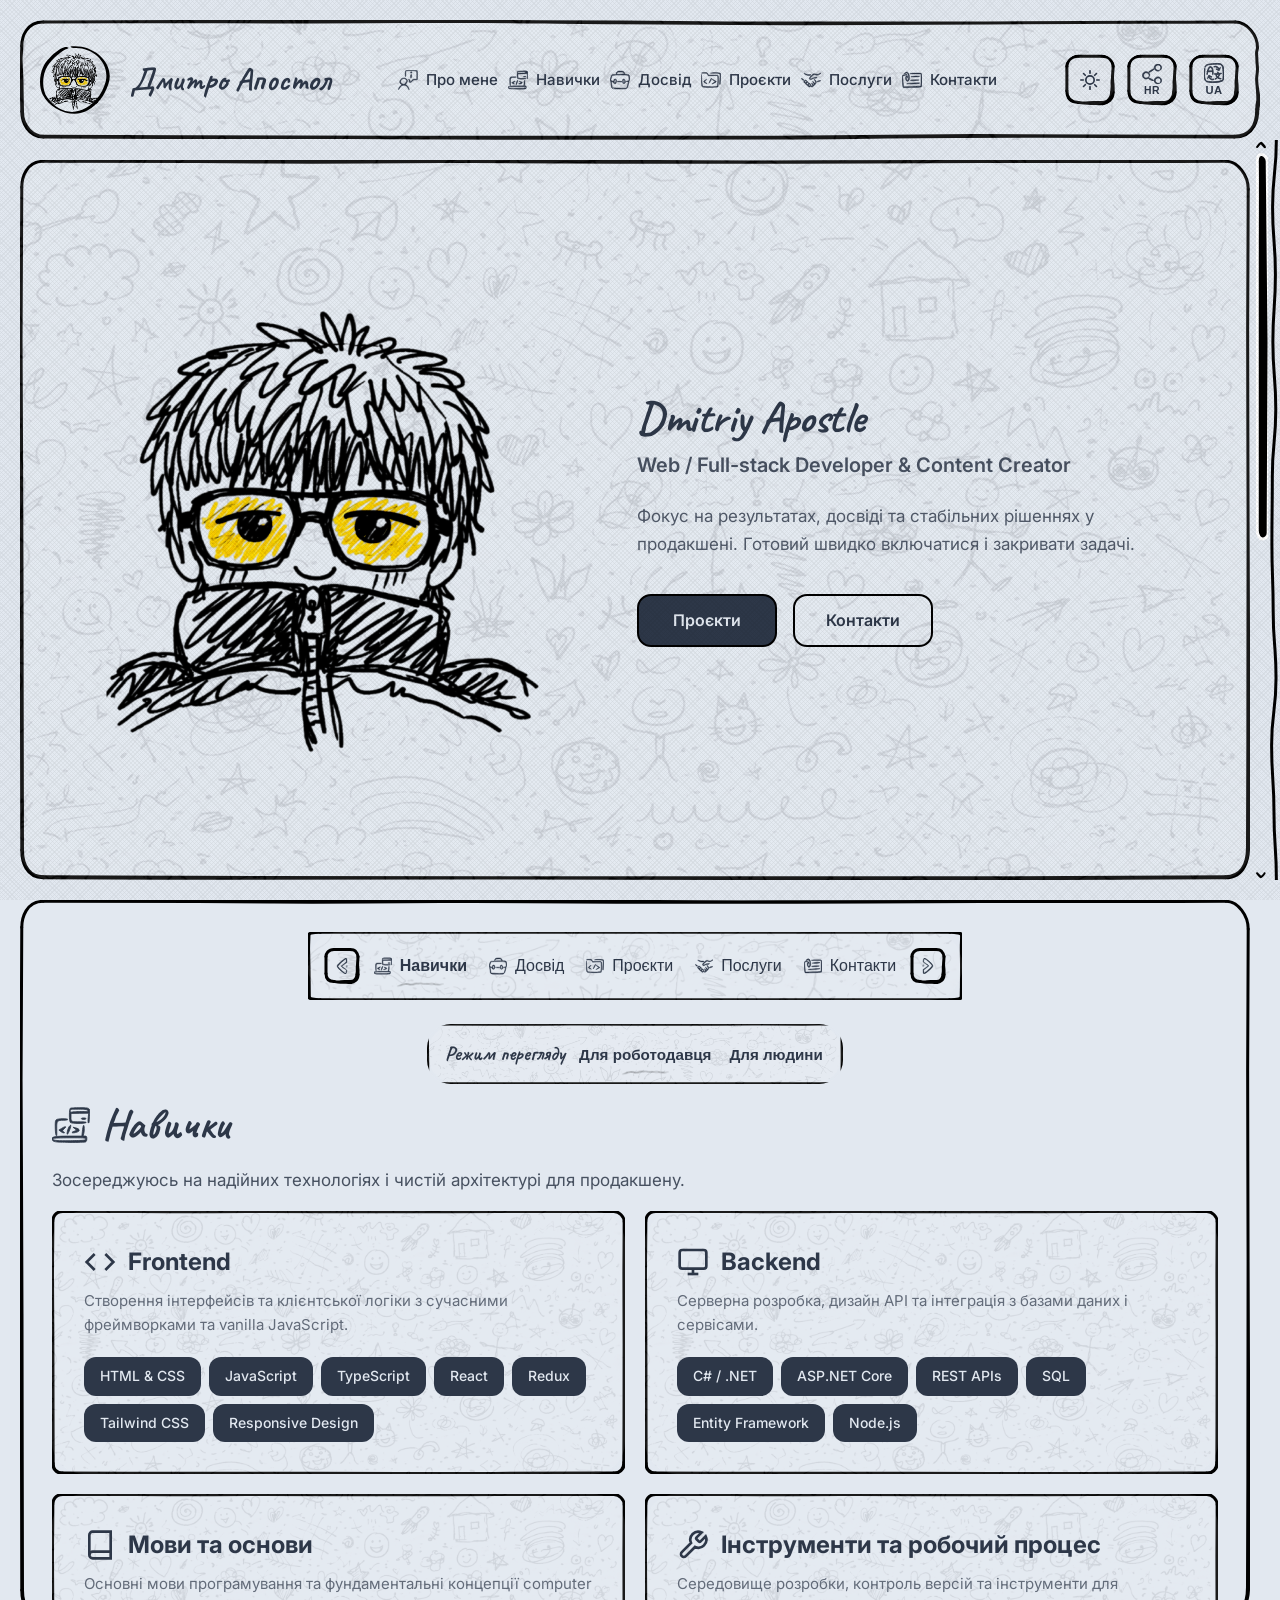
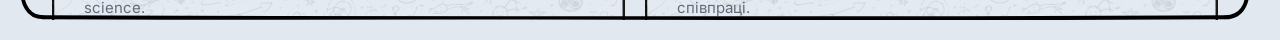
==== index.html @ b1c57c58 "header #1" ====
<!DOCTYPE html>
<html lang="uk">

<head>
  <meta charset="UTF-8">
  <meta name="viewport" content="width=device-width, initial-scale=1.0">

  <title>Dmitriy Apostle — Portfolio</title>

  <!-- Google Fonts -->
  <link rel="preconnect" href="https://fonts.googleapis.com">
  <link rel="preconnect" href="https://fonts.gstatic.com" crossorigin>
  <link
    href="https://fonts.googleapis.com/css2?family=Caveat:wght@400..700&family=Inter:ital,opsz,wght@0,14..32,100..900&display=swap"
    rel="stylesheet">

  <!-- CSS -->
  <link rel="stylesheet" href="css/style.css">
</head>

<body>

  <!-- ================= HEADER ================= -->
  <header class="header">
    <!-- HEADER CONTENT -->
    <div class="header-container">

      <div class="frame-base" data-svg="assets/svg/header-frame.svg"></div>
      <div class="header-content">
        <a class="brand" href="#main-header">
          <div class="brand-photo">
            <div class="avatar-frame" data-svg="assets/svg/avatar-frame.svg"></div>
            <img src="assets/img/avatarpng.png" alt="Avatar">
          </div>
          <div class="brand-name" data-brand-name>Dmitriy Apostle</div>
        </a>

        <nav class="nav">
          <div class="nav-panel">
            <div class="frame-base" data-svg="assets/svg/mainheader-frame.svg"></div>
            <a class="nav-brand" href="#main-header">
              <div class="nav-brand-photo">
                <div class="avatar-frame" data-svg="assets/svg/avatar-frame.svg"></div>
                <img src="assets/img/avatarpng.png" alt="Avatar">
              </div>
              <div class="nav-brand-name" data-brand-name>Dmitriy Apostle</div>
            </a>
            <a href="#about" class="nav-link">
              <span class="nav-link-icon" aria-hidden="true"
                data-svg="assets/svg/icon/messages-people-person.svg"></span>
              <span class="nav-link-text" data-i18n="about">About</span>
            </a>
            <a href="#skills" class="nav-link">
              <span class="nav-link-icon" aria-hidden="true"
                data-svg="assets/svg/icon/Programming-Code-Laptop-Browser-Streamline-Freehand.svg"></span>
              <span class="nav-link-text" data-i18n="skills">Skills</span>
            </a>
            <a href="#experience" class="nav-link">
              <span class="nav-link-icon" aria-hidden="true"
                data-svg="assets/svg/icon/Products-Briefcase-Streamline-Freehand.svg"></span>
              <span class="nav-link-text" data-i18n="experience">Experience</span>
            </a>
            <a href="#projects" class="nav-link">
              <span class="nav-link-icon" aria-hidden="true" data-svg="assets/svg/icon/folder-code-icon.svg"></span>
              <span class="nav-link-text" data-i18n="projects">Projects</span>
            </a>
            <a href="#services" class="nav-link">
              <span class="nav-link-icon" aria-hidden="true"
                data-svg="assets/svg/icon/Business-Deal-Hands-shake-Streamline-Freehand.svg"></span>
              <span class="nav-link-text" data-i18n="services">Services</span>
            </a>
            <a href="#contact" class="nav-link">
              <span class="nav-link-icon" aria-hidden="true"
                data-svg="assets/svg/icon/office-business-card--streamline-freehand.svg"></span>
              <span class="nav-link-text" data-i18n="contact">Contact</span>
            </a>

            <div class="nav-social">
              <a class="nav-social-link" href="https://www.instagram.com/apostll3" aria-label="Instagram"
                target="_blank" rel="noopener noreferrer">
                <span class="nav-social-icon" data-svg="assets/svg/icon/instagram.svg"></span>
              </a>
              <a class="nav-social-link" href="https://t.me/apostll3" aria-label="Telegram" target="_blank"
                rel="noopener noreferrer">
                <span class="nav-social-icon" data-svg="assets/svg/icon/telegram.svg"></span>
              </a>
              <a class="nav-social-link" href="https://www.tiktok.com/@apostll3" aria-label="TikTok" target="_blank"
                rel="noopener noreferrer">
                <span class="nav-social-icon" data-svg="assets/svg/icon/tiktok.svg"></span>
              </a>
              <a class="nav-social-link" href="https://discord.com/users/588639286576807976" aria-label="Discord"
                target="_blank" rel="noopener noreferrer">
                <span class="nav-social-icon" data-svg="assets/svg/icon/discord.svg"></span>
              </a>
              <a class="nav-social-link" href="https://www.youtube.com/@apostll3" aria-label="YouTube" target="_blank"
                rel="noopener noreferrer">
                <span class="nav-social-icon" data-svg="assets/svg/icon/youtube.svg"></span>
              </a>
      </div>
    </div>
        </nav>

        <!-- THEME & LANGUAGE CONTROLS -->
        <div class="controls">
          <button id="controls-toggle" class="controls-toggle" aria-label="Toggle controls" aria-haspopup="true"
            aria-expanded="false"
            aria-controls="controls-panel">
            <div class="frame-base control-frame" data-svg="assets/svg/32_frame.svg"></div>
            <span class="control-content">
              <span class="control-icon"
                data-svg="assets/svg/icon/settings-cog--Streamline-Freehand.svg"></span>
            </span>
          </button>
          <div id="controls-panel" class="controls-panel" aria-hidden="true">
            <div class="frame-base" data-svg="assets/svg/mainheader-frame.svg"></div>
            <div class="controls-panel-content">
              <button id="menu-toggle" class="menu-toggle" aria-label="Toggle menu" aria-expanded="false">
                <div class="frame-base control-frame" data-svg="assets/svg/32_frame.svg"></div>
                <span class="control-content">
                  <span class="control-icon"
                    data-svg="assets/svg/icon/menu-navigation-horizontal--Streamline-Freehand.svg"></span>
                </span>
              </button>
              <button id="theme-toggle" class="theme-toggle" aria-label="Toggle theme">
                <div class="frame-base control-frame" data-svg="assets/svg/32_frame.svg"></div>
                <span class="control-content">
                  <span class="control-icon" data-control="theme-icon"></span>
                </span>
              </button>
              <button id="view-toggle" class="view-toggle" aria-label="Toggle view mode" aria-pressed="false">
                <div class="frame-base control-frame" data-svg="assets/svg/32_frame.svg"></div>
                <span class="control-content">
                  <span class="control-icon" data-svg="assets/svg/icon/share-circles--Streamline-Freehand.svg"></span>
                  <span class="view-text" data-view-label>HR</span>
                </span>
              </button>
              <button id="lang-toggle" class="lang-toggle" aria-label="Toggle language">
                <div class="frame-base control-frame" data-svg="assets/svg/32_frame.svg"></div>
                <span class="control-content">
                  <span class="control-icon" data-svg="assets/svg/icon/translator.svg"></span>
                  <span class="lang-text" data-control="lang-text">UA</span>
                </span>
              </button>
            </div>
          </div>
    </div>
    </div>
  </div>
  </header>

  <!-- ================= MAIN ================= -->
  <main class="main">



    <section id="main-header" data-view="employer person">

      <div class="frame-base" data-svg="assets/svg/mainheader-frame.svg"></div>


      <div class="hero-content">
        <div class="hero-avatar">
          <img src="assets/img/avatarpng.png" alt="Dmitriy Apostle">
        </div>
        <div class="hero-text">
          <h1 class="hero-name">Dmitriy Apostle</h1>
          <p class="hero-title">Web / Full-stack Developer & Content Creator</p>
          <p class="hero-description" data-i18n="hero-description"
            data-view-text-employer="Фокус на результатах, досвіді та стабільних рішеннях у продакшені. Готовий швидко включатися і закривати задачі."
            data-view-text-person="Люблю поєднувати код і сенс, робити речі чесно та з повагою до людей і процесу.">
            Поєдную код, дизайн і розуміння людей у рішення, що реально працюють.
            Вірю в чесність підходу, здорові межі та баланс між технікою та сенсом.
          </p>
          <div class="hero-buttons">
            <a href="#projects" class="btn btn-primary" data-i18n="projects">Проєкти</a>
            <a href="#contact" class="btn btn-secondary" data-i18n="contact">Контакт</a>
          </div>
        </div>
      </div>
    </section>

    <div id="scene-window" class="scene-window">
      <div class="frame-base" data-svg="assets/svg/mainheader-frame.svg"></div>
      <div class="scene-window-content">
        <div class="scene-controls" data-scene-controls>
          <div class="frame-base" data-svg="assets/svg/mainheader-frame.svg"></div>
          <div class="scene-controls-content">
            <button class="scene-nav scene-prev" type="button" data-scene-prev aria-label="Previous section">
              <div class="frame-base scene-nav-frame" data-svg="assets/svg/32_frame.svg"></div>
              <span class="scene-nav-icon" data-svg="assets/svg/icon/section-arrow.svg" aria-hidden="true"></span>
            </button>
            <div class="scene-tabs" role="tablist" aria-label="Scenes"></div>
            <button class="scene-nav scene-next" type="button" data-scene-next aria-label="Next section">
              <div class="frame-base scene-nav-frame" data-svg="assets/svg/32_frame.svg"></div>
              <span class="scene-nav-icon" data-svg="assets/svg/icon/section-arrow.svg" aria-hidden="true"></span>
            </button>
          </div>
        </div>
        <section id="view-mode" class="view-mode" data-view="employer person">
          <div class="view-mode-container">
            <div class="frame-base" data-svg="assets/svg/mainheader-frame.svg"></div>
            <div class="view-mode-content">
              <div class="view-mode-label">Режим перегляду</div>
              <div class="view-mode-tabs" role="tablist" aria-label="Режим перегляду">
                <button class="view-mode-tab is-active" type="button" data-view-mode="employer" role="tab"
                  aria-selected="true">
                  Для роботодавця
                </button>
                <button class="view-mode-tab" type="button" data-view-mode="person" role="tab" aria-selected="false">
                  Для людини
                </button>
              </div>
            </div>
          </div>
        </section>

        <div class="scene-container">
          <section id="about" class="scene scene-active" data-view="person">
            <div class="about-container">
              <h2 class="section-title">
                <span class="section-title-icon" data-svg="assets/svg/icon/messages-people-person.svg"></span>
                <span class="section-title-text" data-i18n="aboutTitle">Про мене</span>

                <button class="section-toggle" type="button" aria-expanded="true" aria-controls="about-content">
                  <div class="frame-base section-toggle-frame" data-svg="assets/svg/32_frame.svg"></div>
                  <span class="section-toggle-icon" data-svg="assets/svg/icon/section-arrow.svg"
                    aria-hidden="true"></span>
                </button>
              </h2>
              <div class="section-content" id="about-content">

                <!-- Intro block з аватаром -->
                <div class="about-intro">
                  <div class="frame-base" data-svg="assets/svg/mainheader-frame.svg"></div>
                  <div class="about-intro-avatar">
                    <img src="assets/img/avatarpng.png" alt="Dmitriy Apostle">
                    <div class="avatar-frame" data-svg="assets/svg/avatar-frame.svg"></div>
                  </div>
                  <div class="about-intro-content">
                    <p class="about-intro-text" data-i18n="about-intro"
                      data-view-text-employer="Full-stack розробник, який бере відповідальність за результат і структурує роботу під бізнес-цілі."
                      data-view-text-person="Я люблю будувати зручні продукти й ціную людяний підхід у роботі.">
              Я full-stack веб-розробник з комерційним досвідом роботи як у командному, так і в проєктному середовищі.
                    </p>
                    <p class="about-intro-subtext" data-i18n="about-intro-subtext"
                      data-view-text-employer="Працюю системно, документую рішення, беру власність за якість і терміни."
                      data-view-text-person="Для мене важливі чесність, спокійна комунікація та сенс у задачах.">
              Я працюю системно, беру на себе відповідальність за результати та зосереджуюся на стабільних рішеннях.
                    </p>
                    <div class="about-intro-stats">
                      <div class="stat-item">
                        <span class="stat-icon"
                          data-svg="assets/svg/icon/Products-Briefcase-Streamline-Freehand.svg"></span>
                        <span class="stat-number">3+</span>
                <span class="stat-label" data-i18n="stat-years">роки досвіду</span>
                      </div>
                      <div class="stat-item">
                        <span class="stat-icon" data-svg="assets/svg/icon/folder-code-icon.svg"></span>
                        <span class="stat-number">15+</span>
                <span class="stat-label" data-i18n="stat-projects">проєктів</span>
                      </div>
                      <div class="stat-item">
                        <span class="stat-icon"
                          data-svg="assets/svg/icon/office-business-card--streamline-freehand.svg"></span>
                        <span class="stat-number">100%</span>
                <span class="stat-label" data-i18n="stat-remote">віддалено</span>
                      </div>
                    </div>
                  </div>
                </div>
                <div class="about-grid">
                  <!-- Блок 2: Шлях і досвід -->
                  <div class="about-card about-journey">
                    <div class="frame-base" data-svg="assets/svg/mainheader-frame.svg"></div>
                    <div class="about-card-icon">
                      <svg width="32" height="32" viewBox="0 0 24 24" fill="none" stroke="currentColor"
                        stroke-width="2">
                        <polyline points="22 12 18 12 15 21 9 3 6 12 2 12"></polyline>
                      </svg>
                    </div>
                    <h3 data-i18n="about-journey-title">Шлях</h3>
                    <p data-i18n="about-journey-text">
                      Мій професійний шлях почався з позиції junior frontend-розробника, де я працював з React та
                      TypeScript у
                      команді та взаємодіяв з backend-сервісами на .NET. Згодом я перейшов до проєктної роботи, беручи
                      участь у
                      різноманітних клієнтських та внутрішніх проєктах з різними вимогами, дедлайнами та рівнем
                      визначеності.
                    </p>
                  </div>

                  <!-- Блок 3: Як працюю -->
                  <div class="about-card about-approach">
                    <div class="frame-base" data-svg="assets/svg/mainheader-frame.svg"></div>
                    <div class="about-card-icon">
                      <svg width="32" height="32" viewBox="0 0 24 24" fill="none" stroke="currentColor"
                        stroke-width="2">
                        <polyline points="16 18 22 12 16 6"></polyline>
                        <polyline points="8 6 2 12 8 18"></polyline>
                      </svg>
                    </div>
                    <h3 data-i18n="about-approach-title">Підхід</h3>
                    <p data-i18n="about-approach-text">
                      Я можу самостійно створювати веб-застосунки та інтерфейси, брати відповідальність за інтеграцію
                      frontend і
                      backend та ефективно працювати навіть у ситуаціях, коли вимоги формуються в процесі розробки.
                      Ціную чисту
                      архітектуру, читабельний код і рішення, які залишаються зрозумілими та підтримуваними з часом.
                    </p>
                  </div>

                  <!-- Блок 4: Людський фактор -->
                  <div class="about-card about-communication">
                    <div class="frame-base" data-svg="assets/svg/mainheader-frame.svg"></div>
                    <div class="about-card-icon">
                      <svg width="32" height="32" viewBox="0 0 24 24" fill="none" stroke="currentColor"
                        stroke-width="2">
                        <path d="M17 21v-2a4 4 0 0 0-4-4H5a4 4 0 0 0-4 4v2"></path>
                        <circle cx="9" cy="7" r="4"></circle>
                        <path d="M23 21v-2a4 4 0 0 0-3-3.87"></path>
                        <path d="M16 3.13a4 4 0 0 1 0 7.75"></path>
                      </svg>
                    </div>
                    <h3 data-i18n="about-communication-title">Комунікація</h3>
                    <p data-i18n="about-communication-text">
                      Окрім технічної роботи, маю досвід координації задач, комунікації зі стейкхолдерами та участі у
                      прийнятті
                      продуктових рішень. Підходжу до розробки спокійно та відповідально, з фокусом на стабільний і
                      практичний
                      результат, а не на гонитву за трендами.
                    </p>
                  </div>
                </div>
              </div>


            </div>


          </section>

        <!-- Додай цю секцію після #about і перед #skills -->

        <section id="values" class="scene" data-view="person">
          <div class="values-container">
            <h2 class="section-title">
              <span class="section-title-icon" data-svg="assets/svg/icon/settings-cog--Streamline-Freehand.svg"></span>
              <span class="section-title-text" data-i18n="valuesTitle">Цінності</span>

              <button class="section-toggle" type="button" aria-expanded="true" aria-controls="values-content">
                <div class="frame-base section-toggle-frame" data-svg="assets/svg/32_frame.svg"></div>
                <span class="section-toggle-icon" data-svg="assets/svg/icon/section-arrow.svg"
                  aria-hidden="true"></span>
              </button>
            </h2>
            <div class="section-content" id="values-content">

              <div class="values-grid">
                <!-- Value 1: Чесність -->
                <div class="value-card">
                  <div class="frame-base" data-svg="assets/svg/mainheader-frame.svg"></div>
                  <div class="value-icon">
                    <svg width="32" height="32" viewBox="0 0 24 24" fill="none" stroke="currentColor" stroke-width="2">
                      <path d="M12 2L2 7l10 5 10-5-10-5z"></path>
                      <path d="M2 17l10 5 10-5M2 12l10 5 10-5"></path>
                    </svg>
                  </div>
                  <h3 data-i18n="value-honesty-title">Чесність</h3>
                  <p data-i18n="value-honesty-text">
                    Прозорість у комунікації, реалістичні оцінки термінів, відкритість щодо складності та обмежень.
                    Краще сказати "не знаю" і розібратися, ніж імітувати впевненість.
                  </p>
                </div>

                <!-- Value 2: Відповідальність -->
                <div class="value-card">
                  <div class="frame-base" data-svg="assets/svg/mainheader-frame.svg"></div>
                  <div class="value-icon">
                    <svg width="32" height="32" viewBox="0 0 24 24" fill="none" stroke="currentColor" stroke-width="2">
                      <polyline points="9 11 12 14 22 4"></polyline>
                      <path d="M21 12v7a2 2 0 0 1-2 2H5a2 2 0 0 1-2-2V5a2 2 0 0 1 2-2h11"></path>
                    </svg>
                  </div>
                  <h3 data-i18n="value-responsibility-title">Відповідальність</h3>
                  <p data-i18n="value-responsibility-text">
                    Беру на себе результат, а не лише процес. Якщо щось не працює — шукаю рішення, а не причини.
                    Завершую те, що починаю.
                  </p>
                </div>

                <!-- Value 3: Межі -->
                <div class="value-card">
                  <div class="frame-base" data-svg="assets/svg/mainheader-frame.svg"></div>
                  <div class="value-icon">
                    <svg width="32" height="32" viewBox="0 0 24 24" fill="none" stroke="currentColor" stroke-width="2">
                      <circle cx="12" cy="12" r="10"></circle>
                      <line x1="12" y1="8" x2="12" y2="12"></line>
                      <line x1="12" y1="16" x2="12.01" y2="16"></line>
                    </svg>
                  </div>
                  <h3 data-i18n="value-boundaries-title">Здорові межі</h3>
                  <p data-i18n="value-boundaries-text">
                    Вмію сказати "ні", коли це потрібно. Не беру на себе те, що не зможу якісно виконати. Поважаю свій
                    час і час інших.
                  </p>
                </div>

                <!-- Value 4: Баланс -->
                <div class="value-card">
                  <div class="frame-base" data-svg="assets/svg/mainheader-frame.svg"></div>
                  <div class="value-icon">
                    <svg width="32" height="32" viewBox="0 0 24 24" fill="none" stroke="currentColor" stroke-width="2">
                      <line x1="12" y1="2" x2="12" y2="22"></line>
                      <path d="M17 5H9.5a3.5 3.5 0 0 0 0 7h5a3.5 3.5 0 0 1 0 7H6"></path>
                    </svg>
                  </div>
                  <h3 data-i18n="value-balance-title">Баланс</h3>
                  <p data-i18n="value-balance-text">
                    Не вірю в крайнощі — ані в "тільки технічність", ані в "креатив без структури". Шукаю те, що працює
                    стабільно і має сенс.
                  </p>
                </div>

                <!-- Value 5: Зміст -->
                <div class="value-card">
                  <div class="frame-base" data-svg="assets/svg/mainheader-frame.svg"></div>
                  <div class="value-icon">
                    <svg width="32" height="32" viewBox="0 0 24 24" fill="none" stroke="currentColor" stroke-width="2">
                      <path d="M14 2H6a2 2 0 0 0-2 2v16a2 2 0 0 0 2 2h12a2 2 0 0 0 2-2V8z"></path>
                      <polyline points="14 2 14 8 20 8"></polyline>
                      <line x1="16" y1="13" x2="8" y2="13"></line>
                      <line x1="16" y1="17" x2="8" y2="17"></line>
                      <polyline points="10 9 9 9 8 9"></polyline>
                    </svg>
                  </div>
                  <h3 data-i18n="value-meaning-title">Зміст</h3>
                  <p data-i18n="value-meaning-text">
                    Важливо не лише "що" робити, але й "навіщо". Ціную проєкти, де бачу логіку, користь і можливість
                    зростання.
                  </p>
                </div>

                <!-- Value 6: Розвиток -->
                <div class="value-card">
                  <div class="frame-base" data-svg="assets/svg/mainheader-frame.svg"></div>
                  <div class="value-icon">
                    <svg width="32" height="32" viewBox="0 0 24 24" fill="none" stroke="currentColor" stroke-width="2">
                      <line x1="12" y1="20" x2="12" y2="10"></line>
                      <line x1="18" y1="20" x2="18" y2="4"></line>
                      <line x1="6" y1="20" x2="6" y2="16"></line>
                    </svg>
                  </div>
                  <h3 data-i18n="value-growth-title">Розвиток</h3>
                  <p data-i18n="value-growth-text">
                    Постійно вчуся, але без гонитви за трендами. Фокусуюсь на тому, що реально використовую і що робить
                    мене кращим у тому, чим займаюся.
                  </p>
                </div>
              </div>

            </div>
          </div>
        </section>
        <section id="skills" class="scene" data-view="employer person">
          <div class="skills-container">
            <h2 class="section-title">
              <span class="section-title-icon"
                data-svg="assets/svg/icon/Programming-Code-Laptop-Browser-Streamline-Freehand.svg"></span>
              <span class="section-title-text" data-i18n="skillsTitle">Skills</span>

              <button class="section-toggle" type="button" aria-expanded="true" aria-controls="skills-content">
                <div class="frame-base section-toggle-frame" data-svg="assets/svg/32_frame.svg"></div>
                <span class="section-toggle-icon" data-svg="assets/svg/icon/section-arrow.svg"
                  aria-hidden="true"></span>
              </button>
            </h2>
            <div class="section-content" id="skills-content">

              <p class="skills-intro" data-i18n="skills-intro"
                data-view-text-employer="Зосереджуюсь на надійних технологіях і чистій архітектурі для продакшену."
                data-view-text-person="Мені цікаво вчитися, але без гонитви — ціную баланс і стійкість.">
                I work across the full stack with a focus on frontend development. My approach prioritizes maintainable
                code, clear architecture, and solutions that remain stable over time. I use what works reliably in
                production environments.
              </p>

              <div class="skills-grid">

                <!-- Frontend -->
                <div class="skill-category" data-view="employer">
                  <div class="frame-base" data-svg="assets/svg/mainheader-frame.svg"></div>
                  <div class="skill-category-header">
                    <h3 class="skill-category-title">
                      <span class="skill-category-icon">
                        <svg viewBox="0 0 24 24" fill="none" stroke-width="2">
                          <polyline points="16 18 22 12 16 6"></polyline>
                          <polyline points="8 6 2 12 8 18"></polyline>
                        </svg>
                      </span>
                      <span data-i18n="skill-frontend-title">Frontend</span>
                    </h3>
                    <p class="skill-category-description" data-i18n="skill-frontend-desc">
                      Building user interfaces and client-side logic with modern frameworks and vanilla JavaScript.
                    </p>
                  </div>
                  <div class="skill-list">
                    <span class="skill-tag">HTML & CSS</span>
                    <span class="skill-tag">JavaScript</span>
                    <span class="skill-tag">TypeScript</span>
                    <span class="skill-tag">React</span>
                    <span class="skill-tag">Redux</span>
                    <span class="skill-tag">Tailwind CSS</span>
                    <span class="skill-tag">Responsive Design</span>
                  </div>
                </div>

                <!-- Backend -->
                <div class="skill-category" data-view="employer">
                  <div class="frame-base" data-svg="assets/svg/mainheader-frame.svg"></div>
                  <div class="skill-category-header">
                    <h3 class="skill-category-title">
                      <span class="skill-category-icon">
                        <svg viewBox="0 0 24 24" fill="none" stroke-width="2">
                          <rect x="2" y="3" width="20" height="14" rx="2" ry="2"></rect>
                          <line x1="8" y1="21" x2="16" y2="21"></line>
                          <line x1="12" y1="17" x2="12" y2="21"></line>
                        </svg>
                      </span>
                      <span data-i18n="skill-backend-title">Backend</span>
                    </h3>
                    <p class="skill-category-description" data-i18n="skill-backend-desc">
                      Server-side development, API design, and integration with databases and services.
                    </p>
                  </div>
                  <div class="skill-list">
                    <span class="skill-tag">C# / .NET</span>
                    <span class="skill-tag">ASP.NET Core</span>
                    <span class="skill-tag">REST APIs</span>
                    <span class="skill-tag">SQL</span>
                    <span class="skill-tag">Entity Framework</span>
                    <span class="skill-tag">Node.js</span>
                  </div>
                </div>

                <!-- Languages & Fundamentals -->
                <div class="skill-category" data-view="employer">
                  <div class="frame-base" data-svg="assets/svg/mainheader-frame.svg"></div>
                  <div class="skill-category-header">
                    <h3 class="skill-category-title">
                      <span class="skill-category-icon">
                        <svg viewBox="0 0 24 24" fill="none" stroke-width="2">
                          <path d="M4 19.5A2.5 2.5 0 0 1 6.5 17H20"></path>
                          <path d="M6.5 2H20v20H6.5A2.5 2.5 0 0 1 4 19.5v-15A2.5 2.5 0 0 1 6.5 2z"></path>
                        </svg>
                      </span>
                      <span data-i18n="skill-languages-title">Languages & Fundamentals</span>
                    </h3>
                    <p class="skill-category-description" data-i18n="skill-languages-desc">
                      Core programming languages and computer science foundations.
                    </p>
                  </div>
                  <div class="skill-list">
                    <span class="skill-tag">JavaScript</span>
                    <span class="skill-tag">TypeScript</span>
                    <span class="skill-tag">C#</span>
                    <span class="skill-tag">C++</span>
                    <span class="skill-tag">SQL</span>
                    <span class="skill-tag">Data Structures</span>
                    <span class="skill-tag">Algorithms</span>
                  </div>
                </div>

                <!-- Tools & Workflow -->
                <div class="skill-category" data-view="employer">
                  <div class="frame-base" data-svg="assets/svg/mainheader-frame.svg"></div>
                  <div class="skill-category-header">
                    <h3 class="skill-category-title">
                      <span class="skill-category-icon">
                        <svg viewBox="0 0 24 24" fill="none" stroke-width="2">
                          <path
                            d="M14.7 6.3a1 1 0 0 0 0 1.4l1.6 1.6a1 1 0 0 0 1.4 0l3.77-3.77a6 6 0 0 1-7.94 7.94l-6.91 6.91a2.12 2.12 0 0 1-3-3l6.91-6.91a6 6 0 0 1 7.94-7.94l-3.76 3.76z">
                          </path>
                        </svg>
                      </span>
                      <span data-i18n="skill-tools-title">Tools & Workflow</span>
                    </h3>
                    <p class="skill-category-description" data-i18n="skill-tools-desc">
                      Development environment, version control, and collaboration tools.
                    </p>
                  </div>
                  <div class="skill-list">
                    <span class="skill-tag">Git</span>
                    <span class="skill-tag">VS Code</span>
                    <span class="skill-tag">Visual Studio</span>
                    <span class="skill-tag">npm / yarn</span>
                    <span class="skill-tag">Webpack</span>
                    <span class="skill-tag">Docker</span>
                    <span class="skill-tag">Postman</span>
                  </div>
                </div>

                <!-- Architecture & Practices -->
                <div class="skill-category full-width" data-view="employer">
                  <div class="frame-base" data-svg="assets/svg/mainheader-frame.svg"></div>
                  <div class="skill-category-header">
                    <h3 class="skill-category-title">
                      <span class="skill-category-icon">
                        <svg viewBox="0 0 24 24" fill="none" stroke-width="2">
                          <path d="M12 2L2 7l10 5 10-5-10-5z"></path>
                          <path d="M2 17l10 5 10-5"></path>
                          <path d="M2 12l10 5 10-5"></path>
                        </svg>
                      </span>
                      <span data-i18n="skill-architecture-title">Architecture & Practices</span>
                    </h3>
                    <p class="skill-category-description" data-i18n="skill-architecture-desc">
                      Design patterns, development principles, and approaches that keep code maintainable and systems
                      reliable.
                    </p>
                  </div>
                  <div class="skill-list">
                    <span class="skill-tag">Clean Architecture</span>
                    <span class="skill-tag">SOLID Principles</span>
                    <span class="skill-tag">Design Patterns</span>
                    <span class="skill-tag">RESTful Design</span>
                    <span class="skill-tag">Component Architecture</span>
                    <span class="skill-tag">Code Review</span>
                    <span class="skill-tag">Refactoring</span>
                    <span class="skill-tag">Technical Documentation</span>
                    <span class="skill-tag">Agile Workflow</span>
                  </div>
                </div>

                <!-- Person mode: compact programming -->
                <div class="skill-category" data-view="person">
                  <div class="frame-base" data-svg="assets/svg/mainheader-frame.svg"></div>
                  <div class="skill-category-header">
                    <h3 class="skill-category-title">
                      <span class="skill-category-icon">
                        <svg viewBox="0 0 24 24" fill="none" stroke-width="2">
                          <polyline points="16 18 22 12 16 6"></polyline>
                          <polyline points="8 6 2 12 8 18"></polyline>
                        </svg>
                      </span>
                      <span>Програмування (коротко)</span>
                    </h3>
                    <p class="skill-category-description">
                      Основні речі, з якими працюю щодня.
                    </p>
                  </div>
                  <div class="skill-list">
                    <span class="skill-tag">Frontend</span>
                    <span class="skill-tag">JavaScript</span>
                    <span class="skill-tag">TypeScript</span>
                    <span class="skill-tag">React</span>
                    <span class="skill-tag">.NET</span>
                  </div>
                </div>

                <!-- Person mode: human skills -->
                <div class="skill-category" data-view="person">
                  <div class="frame-base" data-svg="assets/svg/mainheader-frame.svg"></div>
                  <div class="skill-category-header">
                    <h3 class="skill-category-title">
                      <span class="skill-category-icon">
                        <svg viewBox="0 0 24 24" fill="none" stroke-width="2">
                          <path d="M4 12h16"></path>
                          <path d="M4 6h10"></path>
                          <path d="M4 18h12"></path>
                        </svg>
                      </span>
                      <span>Візуальна обробка (Photoshop)</span>
                    </h3>
                    <p class="skill-category-description">
                      Графіка, ретуш та підготовка візуалів.
                    </p>
                  </div>
                </div>

                <div class="skill-category" data-view="person">
                  <div class="frame-base" data-svg="assets/svg/mainheader-frame.svg"></div>
                  <div class="skill-category-header">
                    <h3 class="skill-category-title">
                      <span class="skill-category-icon">
                        <svg viewBox="0 0 24 24" fill="none" stroke-width="2">
                          <rect x="3" y="5" width="18" height="14" rx="2" ry="2"></rect>
                          <path d="M8 3v2"></path>
                          <path d="M16 3v2"></path>
                        </svg>
                      </span>
                      <span>Відеомонтаж та постпродакшн</span>
                    </h3>
                    <p class="skill-category-description">
                      Монтаж, ритм, звук, титри й фінальні правки.
                    </p>
                  </div>
                </div>

                <div class="skill-category" data-view="person">
                  <div class="frame-base" data-svg="assets/svg/mainheader-frame.svg"></div>
                  <div class="skill-category-header">
                    <h3 class="skill-category-title">
                      <span class="skill-category-icon">
                        <svg viewBox="0 0 24 24" fill="none" stroke-width="2">
                          <path d="M21 12a9 9 0 1 1-9-9"></path>
                          <path d="M21 3v6h-6"></path>
                        </svg>
                      </span>
                      <span>Проєктний менеджмент</span>
                    </h3>
                    <p class="skill-category-description">
                      Планування задач, пріоритизація та контроль дедлайнів.
                    </p>
                  </div>
                </div>

                <div class="skill-category" data-view="person">
                  <div class="frame-base" data-svg="assets/svg/mainheader-frame.svg"></div>
                  <div class="skill-category-header">
                    <h3 class="skill-category-title">
                      <span class="skill-category-icon">
                        <svg viewBox="0 0 24 24" fill="none" stroke-width="2">
                          <path d="M17 21v-2a4 4 0 0 0-4-4H5a4 4 0 0 0-4 4v2"></path>
                          <circle cx="9" cy="7" r="4"></circle>
                          <path d="M23 21v-2a4 4 0 0 0-3-3.87"></path>
                          <path d="M16 3.13a4 4 0 0 1 0 7.75"></path>
                        </svg>
                      </span>
                      <span>Командне лідерство та координація</span>
                    </h3>
                    <p class="skill-category-description">
                      Організація людей, синхронізація процесів і підтримка темпу.
                    </p>
                  </div>
                </div>
              </div>
            </div>
          </div>
        </section>
        <section id="experience" class="scene" data-view="employer">
          <div class="experience-container">
            <h2 class="section-title">
              <span class="section-title-icon"
                data-svg="assets/svg/icon/Products-Briefcase-Streamline-Freehand.svg"></span>
              <span class="section-title-text" data-i18n="experienceTitle">Experience</span>

              <button class="section-toggle" type="button" aria-expanded="true" aria-controls="experience-content">
                <div class="frame-base section-toggle-frame" data-svg="assets/svg/32_frame.svg"></div>
                <span class="section-toggle-icon" data-svg="assets/svg/icon/section-arrow.svg"
                  aria-hidden="true"></span>
              </button>
            </h2>
            <div class="section-content" id="experience-content">

              <div class="experience-timeline">

                <!-- Experience Item 1: Vilors -->
                <div class="experience-item">
                  <div class="frame-base" data-svg="assets/svg/mainheader-frame.svg"></div>
                  <div class="experience-header">
                    <h3 class="experience-role" data-i18n="exp-vilors-role">Web Developer (Project-based / Freelance)
                    </h3>
                    <div class="experience-meta">
                      <span class="experience-company" data-i18n="exp-vilors-company">Vilors</span>
                      <span class="experience-period" data-i18n="exp-vilors-period">2024 — 2025</span>
                    </div>
                  </div>
                  <p class="experience-description" data-i18n="exp-vilors-desc">
                    Worked in a project-based environment focused on delivering client and internal web solutions with
                    varying scopes and requirements.
                  </p>
                  <ul class="experience-list">
                    <li data-i18n="exp-vilors-point1">Completed 8 projects across different stacks and levels of
                      complexity</li>
                    <li data-i18n="exp-vilors-point2">Delivered 4 commercial WordPress projects, including theme
                      customization and ongoing maintenance</li>
                    <li data-i18n="exp-vilors-point3">Built 1 React application with component-based architecture and
                      API integration</li>
                    <li data-i18n="exp-vilors-point4">Developed 3 projects using HTML, JavaScript, and Python, owning
                      the frontend and partially contributing to backend logic</li>
                    <li data-i18n="exp-vilors-point5">Worked with incomplete or evolving requirements and proposed
                      technical solutions</li>
                    <li data-i18n="exp-vilors-point6">Participated in feature planning, technical decisions, and task
                      coordination</li>
                  </ul>
                </div>

                <!-- Experience Item 2: Frontend Developer -->
                <div class="experience-item">
                  <div class="frame-base" data-svg="assets/svg/mainheader-frame.svg"></div>
                  <div class="experience-header">
                    <h3 class="experience-role" data-i18n="exp-frontend-role">Frontend Developer (Junior)</h3>
                    <div class="experience-meta">
                      <span class="experience-stack">React / TypeScript / .NET</span>
                      <span class="experience-company" data-i18n="exp-frontend-company">Commercial company</span>
                      <span class="experience-period" data-i18n="exp-frontend-period">March 2023 — August 2023</span>
                    </div>
                  </div>
                  <p class="experience-description" data-i18n="exp-frontend-desc">
                    Worked as part of a development team on a commercial product with an established frontend
                    architecture and backend services.
                  </p>
                  <ul class="experience-list">
                    <li data-i18n="exp-frontend-point1">Developed user interfaces using React and TypeScript</li>
                    <li data-i18n="exp-frontend-point2">Integrated frontend components with backend APIs built on .NET
                    </li>
                    <li data-i18n="exp-frontend-point3">Worked within an existing codebase, following team standards and
                      conventions</li>
                    <li data-i18n="exp-frontend-point4">Fixed bugs and supported existing features</li>
                    <li data-i18n="exp-frontend-point5">Participated in task discussions and basic code reviews</li>
                    <li data-i18n="exp-frontend-point6">Gained experience with production-level code, deadlines, and
                      team workflows</li>
                  </ul>
                </div>

              </div>

              <!-- Additional Experience -->
              <div class="experience-additional">
                <div class="frame-base" data-svg="assets/svg/mainheader-frame.svg"></div>
                <h3 class="experience-additional-title" data-i18n="exp-additional-title">Additional Experience</h3>
                <div class="experience-additional-content">
                  <div class="experience-additional-item">
                    <div class="experience-additional-role" data-i18n="exp-minecraft-role">Minecraft Project — Manager /
                      Technical Support</div>
                    <ul class="experience-additional-list">
                      <li data-i18n="exp-minecraft-point1">Coordinated project tasks and feature discussions</li>
                      <li data-i18n="exp-minecraft-point2">Provided technical support for users</li>
                      <li data-i18n="exp-minecraft-point3">Collected and processed feedback from the community</li>
                      <li data-i18n="exp-minecraft-point4">Proposed functionality improvements based on user needs</li>
                      <li data-i18n="exp-minecraft-point5">Created video content related to the project</li>
                    </ul>
                  </div>
                </div>
              </div>

            </div>
          </div>
        </section>
        <section id="projects" class="scene" data-view="employer">
          <h2 class="section-title">
            <span class="section-title-icon" data-svg="assets/svg/icon/folder-code-icon.svg"></span>
            <span class="section-title-text" data-i18n="projectsTitle">Projects</span>

            <button class="section-toggle" type="button" aria-expanded="true" aria-controls="projects-content">
              <div class="frame-base section-toggle-frame" data-svg="assets/svg/32_frame.svg"></div>
              <span class="section-toggle-icon" data-svg="assets/svg/icon/section-arrow.svg" aria-hidden="true"></span>
            </button>
          </h2>
        <div class="section-content" id="projects-content">
        </div>
    </section>
        <section id="services" class="scene" data-view="employer">
          <h2 class="section-title">
            <span class="section-title-icon"
              data-svg="assets/svg/icon/Business-Deal-Hands-shake-Streamline-Freehand.svg"></span>
            <span class="section-title-text" data-i18n="servicesTitle">Services</span>

            <button class="section-toggle" type="button" aria-expanded="true" aria-controls="services-content">
              <div class="frame-base section-toggle-frame" data-svg="assets/svg/32_frame.svg"></div>
              <span class="section-toggle-icon" data-svg="assets/svg/icon/section-arrow.svg" aria-hidden="true"></span>
            </button>
          </h2>
        <div class="section-content" id="services-content">
        </div>
    </section>
        <section id="contact" class="scene" data-view="employer person">
          <h2 class="section-title">
            <span class="section-title-icon"
              data-svg="assets/svg/icon/office-business-card--streamline-freehand.svg"></span>
            <span class="section-title-text" data-i18n="contactTitle">Contact</span>

            <button class="section-toggle" type="button" aria-expanded="true" aria-controls="contact-content">
              <div class="frame-base section-toggle-frame" data-svg="assets/svg/32_frame.svg"></div>
              <span class="section-toggle-icon" data-svg="assets/svg/icon/section-arrow.svg" aria-hidden="true"></span>
            </button>
          </h2>
        <div class="section-content" id="contact-content">
        </div>
        </section>
        </div>
      </div>
    </div>

  </main>
  <div class="page-scrollbar" data-page-scrollbar aria-hidden="true">
    <div class="page-scrollbar-left">
      <button class="page-scrollbar-btn page-scrollbar-btn--up" type="button" data-page-scrollbar-up
        aria-label="Scroll up"></button>
      <div class="page-scrollbar-thumb" data-page-scrollbar-thumb></div>
      <button class="page-scrollbar-btn page-scrollbar-btn--down" type="button" data-page-scrollbar-down
        aria-label="Scroll down"></button>
    </div>
    <div class="page-scrollbar-track" data-page-scrollbar-track></div>
  </div>

  <!-- JS -->
  <script type="module" src="js/main-new.js"></script>
</body>

</html>
---- css/style.css ----
/* style.css */
/* ================== CORE ================== */
@import url("./reset.css");
@import url("./variables.css");
@import url("./base.css");
@import url("./theme.css");

/* ================== UI ================== */
@import url("./ui/section.css");
@import url("./ui/card.css");
@import url("./ui/grid.css");
@import url("./ui/frame.css");
@import url("./ui/scenes.css");
@import url("./ui/view-mode.css");

/* ================== LAYOUT ================== */
@import url("./layout/header.css");
@import url("./layout/nav.css");
@import url("./layout/main.css");

/* ================== SECTIONS ================== */
@import url("./sections/about.css");
@import url("./sections/skills.css");
@import url("./sections/values.css");
@import url("./sections/experience.css");

/* ================== RESPONSIVE ================== */
@import url("./responsive.css");
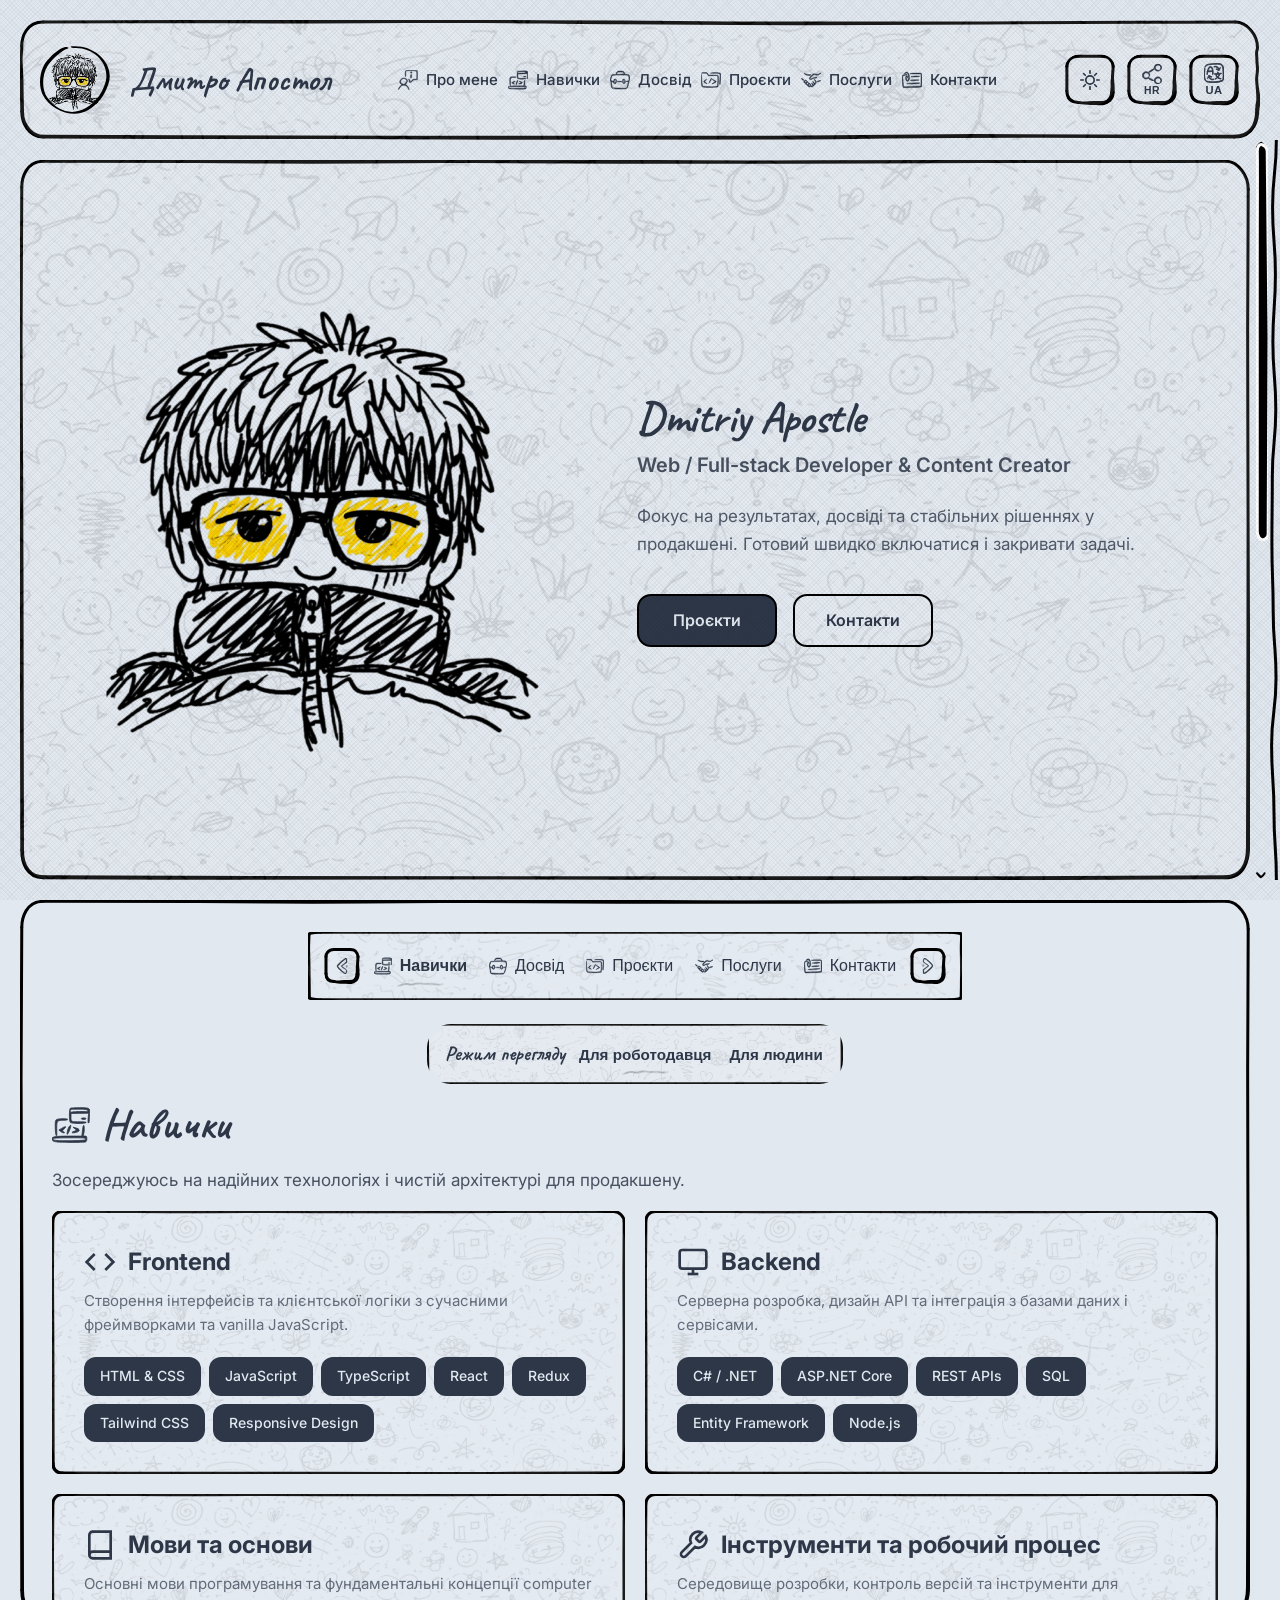
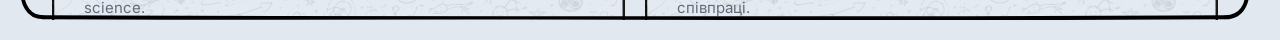
==== commit 5324b1ce: "page-scrollbar" ====
--- a/index.html
+++ b/index.html
@@ -884,14 +884,13 @@
 
   </main>
   <div class="page-scrollbar" data-page-scrollbar aria-hidden="true">
-    <div class="page-scrollbar-left">
-      <button class="page-scrollbar-btn page-scrollbar-btn--up" type="button" data-page-scrollbar-up
-        aria-label="Scroll up"></button>
+    <button class="page-scrollbar-btn page-scrollbar-btn--up" type="button" data-page-scrollbar-up
+      aria-label="Scroll up"></button>
+    <div class="page-scrollbar-track" data-page-scrollbar-track>
       <div class="page-scrollbar-thumb" data-page-scrollbar-thumb></div>
-      <button class="page-scrollbar-btn page-scrollbar-btn--down" type="button" data-page-scrollbar-down
-        aria-label="Scroll down"></button>
     </div>
-    <div class="page-scrollbar-track" data-page-scrollbar-track></div>
+    <button class="page-scrollbar-btn page-scrollbar-btn--down" type="button" data-page-scrollbar-down
+      aria-label="Scroll down"></button>
   </div>
 
   <!-- JS -->
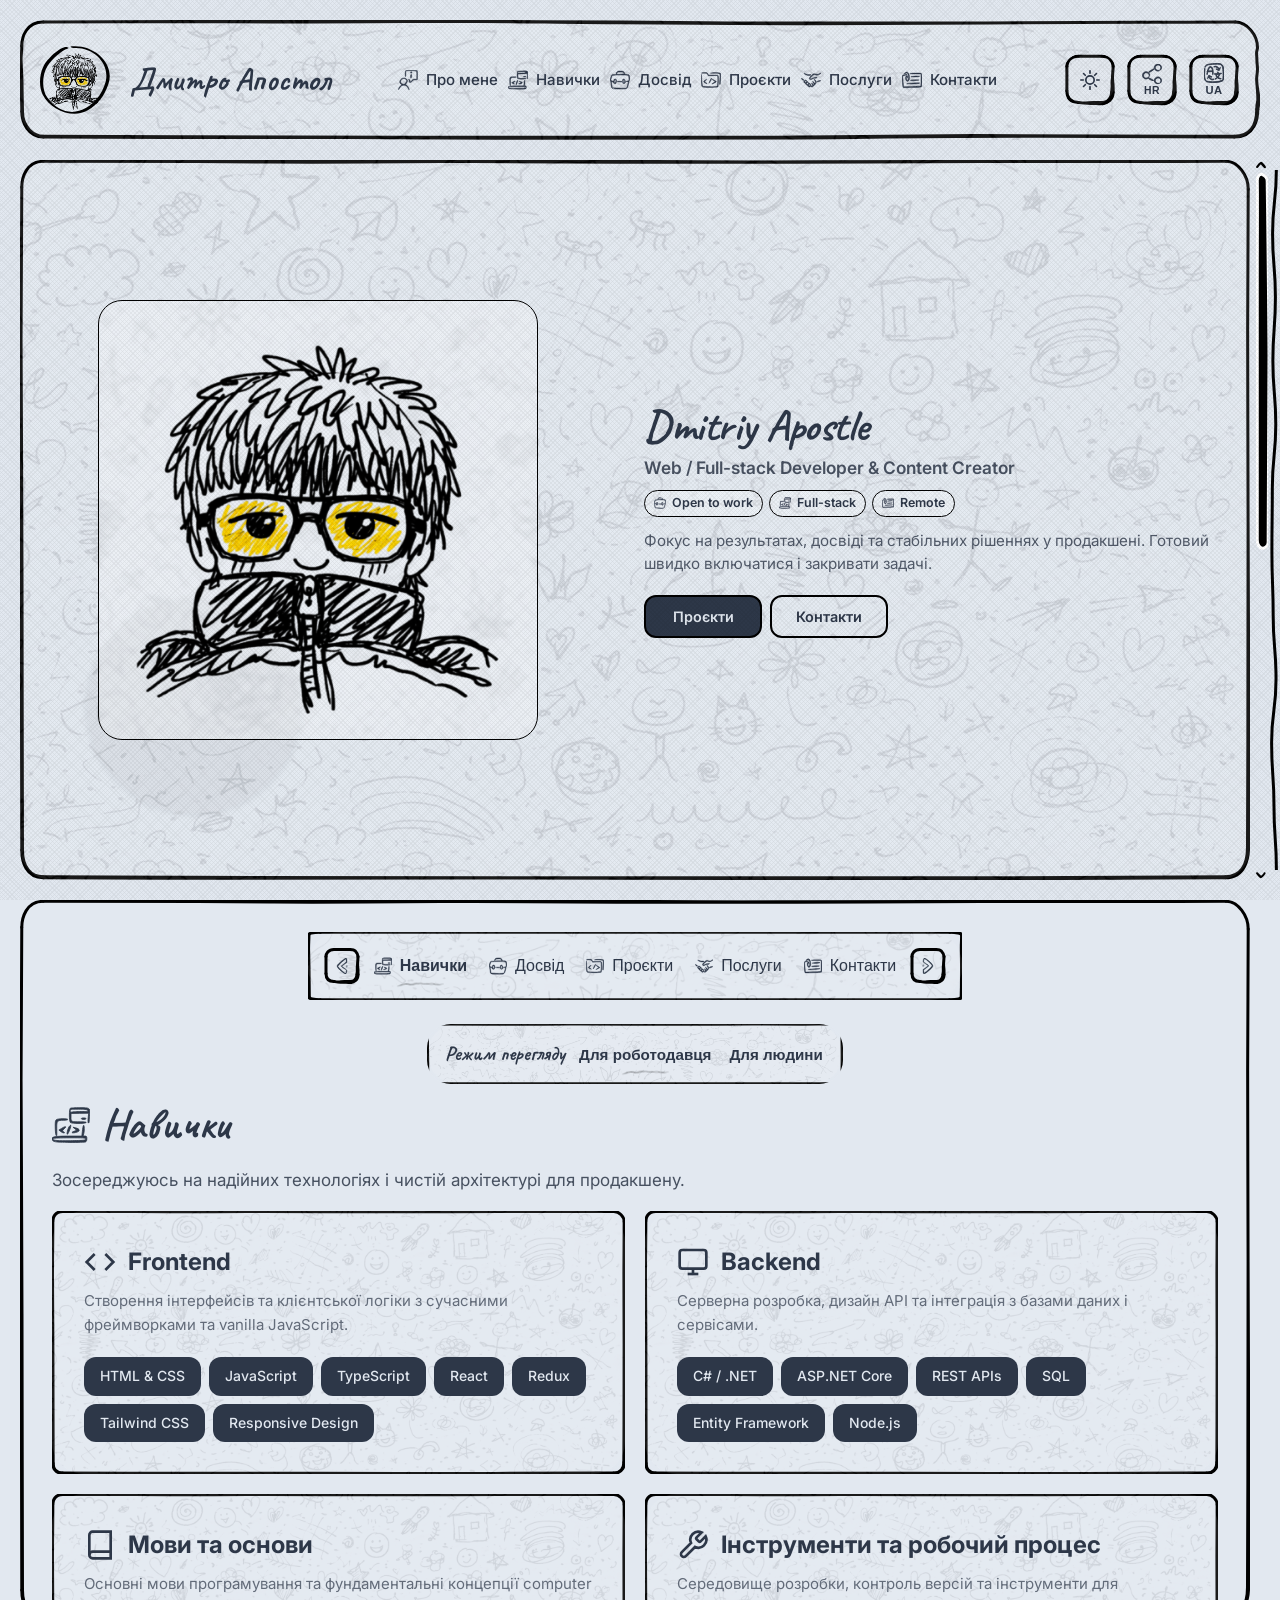
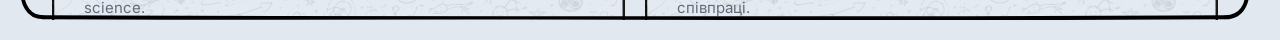
==== commit 33c5e2dc: "main-header" ====
--- a/index.html
+++ b/index.html
@@ -165,6 +165,24 @@
         <div class="hero-text">
           <h1 class="hero-name">Dmitriy Apostle</h1>
           <p class="hero-title">Web / Full-stack Developer & Content Creator</p>
+          <div class="hero-meta" aria-label="Profile highlights">
+            <span class="hero-chip">
+              <span class="hero-chip-icon"
+                data-svg="assets/svg/icon/Products-Briefcase-Streamline-Freehand.svg" aria-hidden="true"></span>
+              <span class="hero-chip-text">Open to work</span>
+            </span>
+            <span class="hero-chip">
+              <span class="hero-chip-icon"
+                data-svg="assets/svg/icon/Programming-Code-Laptop-Browser-Streamline-Freehand.svg"
+                aria-hidden="true"></span>
+              <span class="hero-chip-text">Full-stack</span>
+            </span>
+            <span class="hero-chip">
+              <span class="hero-chip-icon" data-svg="assets/svg/icon/office-business-card--streamline-freehand.svg"
+                aria-hidden="true"></span>
+              <span class="hero-chip-text">Remote</span>
+            </span>
+          </div>
           <p class="hero-description" data-i18n="hero-description"
             data-view-text-employer="Фокус на результатах, досвіді та стабільних рішеннях у продакшені. Готовий швидко включатися і закривати задачі."
             data-view-text-person="Люблю поєднувати код і сенс, робити речі чесно та з повагою до людей і процесу.">
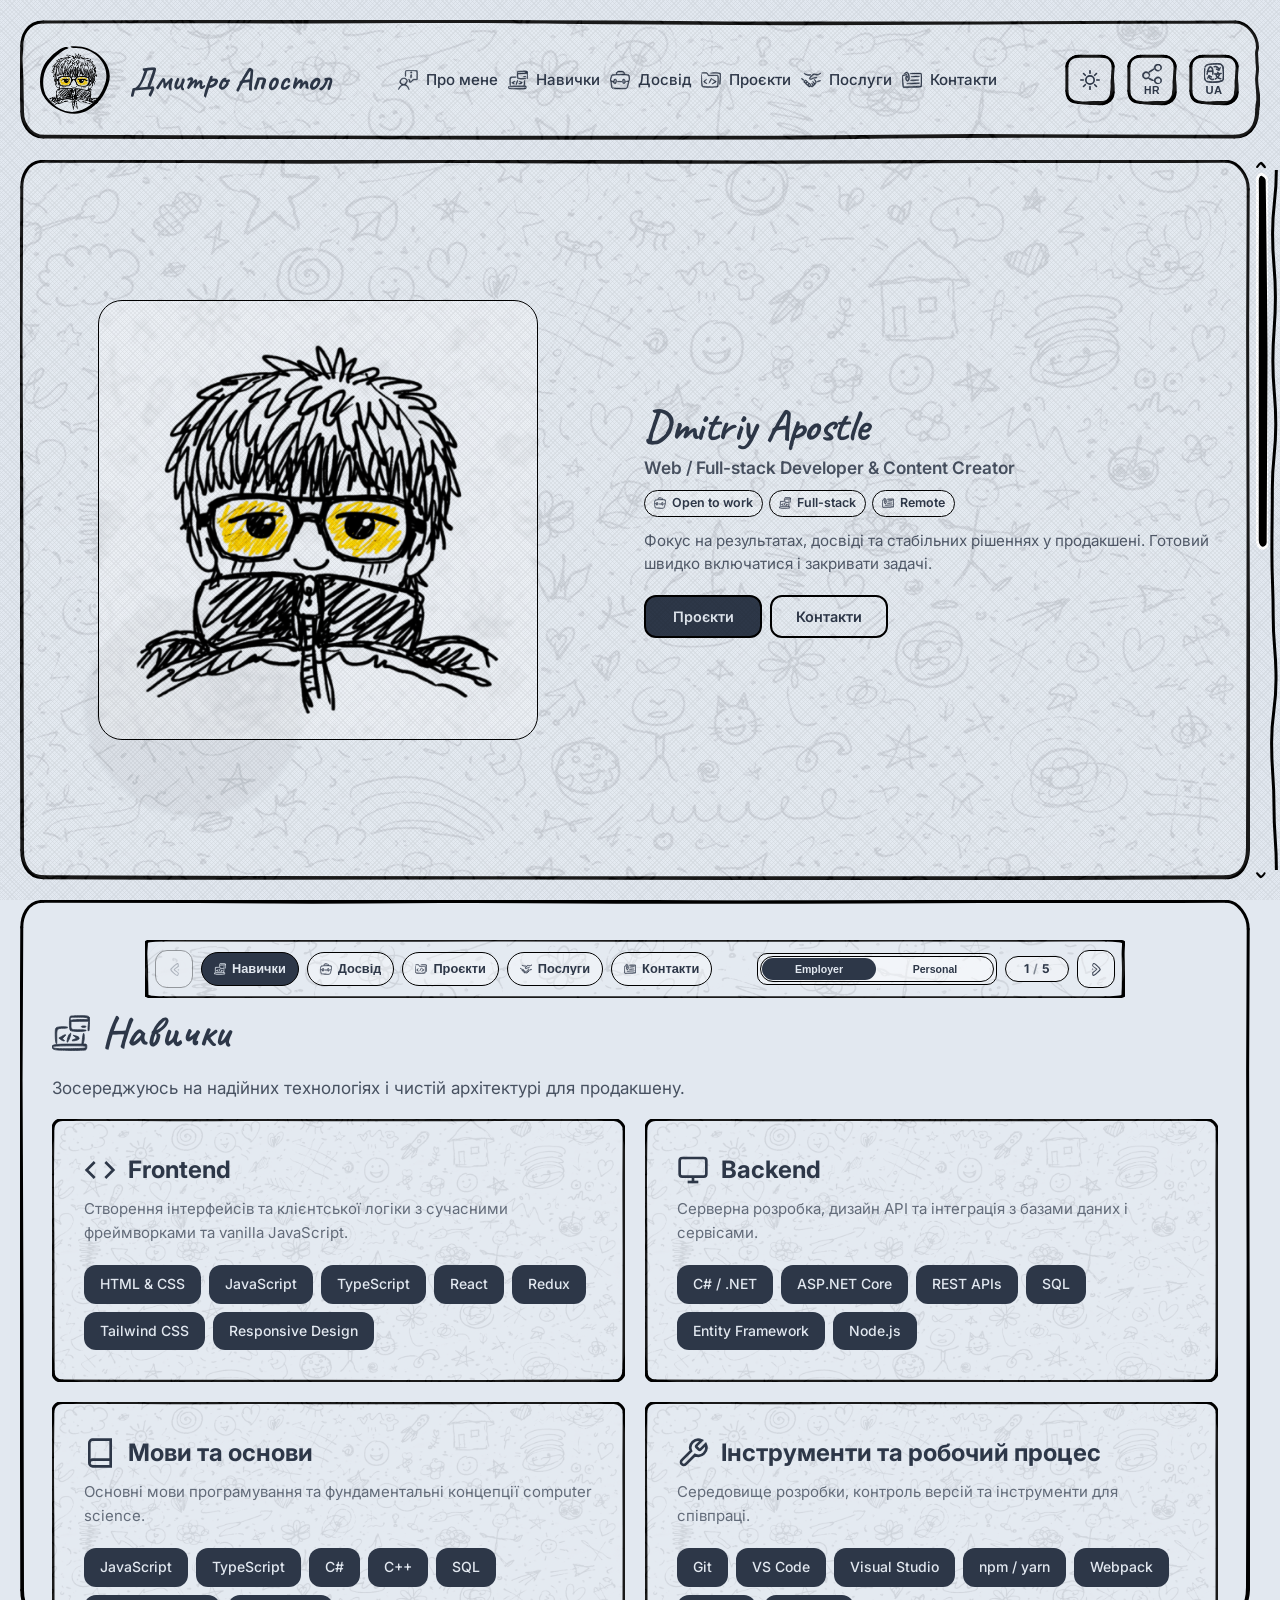
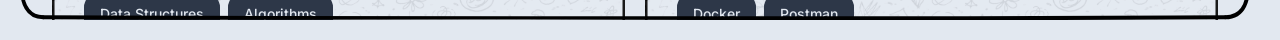
==== commit b4e30179: "god" ====
--- a/index.html
+++ b/index.html
@@ -203,35 +203,55 @@
         <div class="scene-controls" data-scene-controls>
           <div class="frame-base" data-svg="assets/svg/mainheader-frame.svg"></div>
           <div class="scene-controls-content">
-            <button class="scene-nav scene-prev" type="button" data-scene-prev aria-label="Previous section">
-              <div class="frame-base scene-nav-frame" data-svg="assets/svg/32_frame.svg"></div>
-              <span class="scene-nav-icon" data-svg="assets/svg/icon/section-arrow.svg" aria-hidden="true"></span>
-            </button>
-            <div class="scene-tabs" role="tablist" aria-label="Scenes"></div>
-            <button class="scene-nav scene-next" type="button" data-scene-next aria-label="Next section">
-              <div class="frame-base scene-nav-frame" data-svg="assets/svg/32_frame.svg"></div>
-              <span class="scene-nav-icon" data-svg="assets/svg/icon/section-arrow.svg" aria-hidden="true"></span>
-            </button>
+            <div class="scene-controls-nav">
+              <button class="scene-nav scene-prev" type="button" data-scene-prev aria-label="Previous section">
+                <div class="frame-base scene-nav-frame" data-svg="assets/svg/32_frame.svg"></div>
+                <span class="scene-nav-icon" data-svg="assets/svg/icon/section-arrow.svg" aria-hidden="true"></span>
+              </button>
+
+              <div class="scene-controls-center">
+                <button class="scene-tabs-toggle" type="button" data-scene-tabs-toggle aria-expanded="false"
+                  aria-controls="scene-tabs-list">
+                  <span class="scene-tabs-toggle-icon"
+                    data-svg="assets/svg/icon/menu-navigation-horizontal--Streamline-Freehand.svg"
+                    aria-hidden="true"></span>
+                  <span class="scene-tabs-toggle-label" data-scene-tabs-label>Scenes</span>
+                </button>
+                <div class="scene-controls-title" data-scene-current-title aria-live="polite">Scene</div>
+
+                <div class="scene-tabs-wrap" data-scene-tabs-wrap aria-hidden="true">
+                  <div id="scene-tabs-list" class="scene-tabs" role="tablist" aria-label="Scenes"></div>
+                </div>
+              </div>
+
+              <section id="view-mode" class="view-mode" data-view="employer person">
+                <div class="view-mode-label">Mode</div>
+                <div class="view-mode-tabs" role="tablist" aria-label="View mode">
+                  <button class="view-mode-tab is-active" type="button" data-view-mode="employer" role="tab"
+                    aria-selected="true">
+                    <span class="view-mode-tab-long">Employer</span>
+                    <span class="view-mode-tab-short" aria-hidden="true">HR</span>
+                  </button>
+                  <button class="view-mode-tab" type="button" data-view-mode="person" role="tab" aria-selected="false">
+                    <span class="view-mode-tab-long">Personal</span>
+                    <span class="view-mode-tab-short" aria-hidden="true">ME</span>
+                  </button>
+                </div>
+              </section>
+
+              <div class="scene-progress" data-scene-progress aria-live="polite">
+                <span class="scene-progress-current" data-scene-current-index>1</span>
+                <span class="scene-progress-separator" aria-hidden="true">/</span>
+                <span class="scene-progress-total" data-scene-total>1</span>
+              </div>
+
+              <button class="scene-nav scene-next" type="button" data-scene-next aria-label="Next section">
+                <div class="frame-base scene-nav-frame" data-svg="assets/svg/32_frame.svg"></div>
+                <span class="scene-nav-icon" data-svg="assets/svg/icon/section-arrow.svg" aria-hidden="true"></span>
+              </button>
+            </div>
           </div>
         </div>
-        <section id="view-mode" class="view-mode" data-view="employer person">
-          <div class="view-mode-container">
-            <div class="frame-base" data-svg="assets/svg/mainheader-frame.svg"></div>
-            <div class="view-mode-content">
-              <div class="view-mode-label">Режим перегляду</div>
-              <div class="view-mode-tabs" role="tablist" aria-label="Режим перегляду">
-                <button class="view-mode-tab is-active" type="button" data-view-mode="employer" role="tab"
-                  aria-selected="true">
-                  Для роботодавця
-                </button>
-                <button class="view-mode-tab" type="button" data-view-mode="person" role="tab" aria-selected="false">
-                  Для людини
-                </button>
-              </div>
-            </div>
-          </div>
-        </section>
-
         <div class="scene-container">
           <section id="about" class="scene scene-active" data-view="person">
             <div class="about-container">
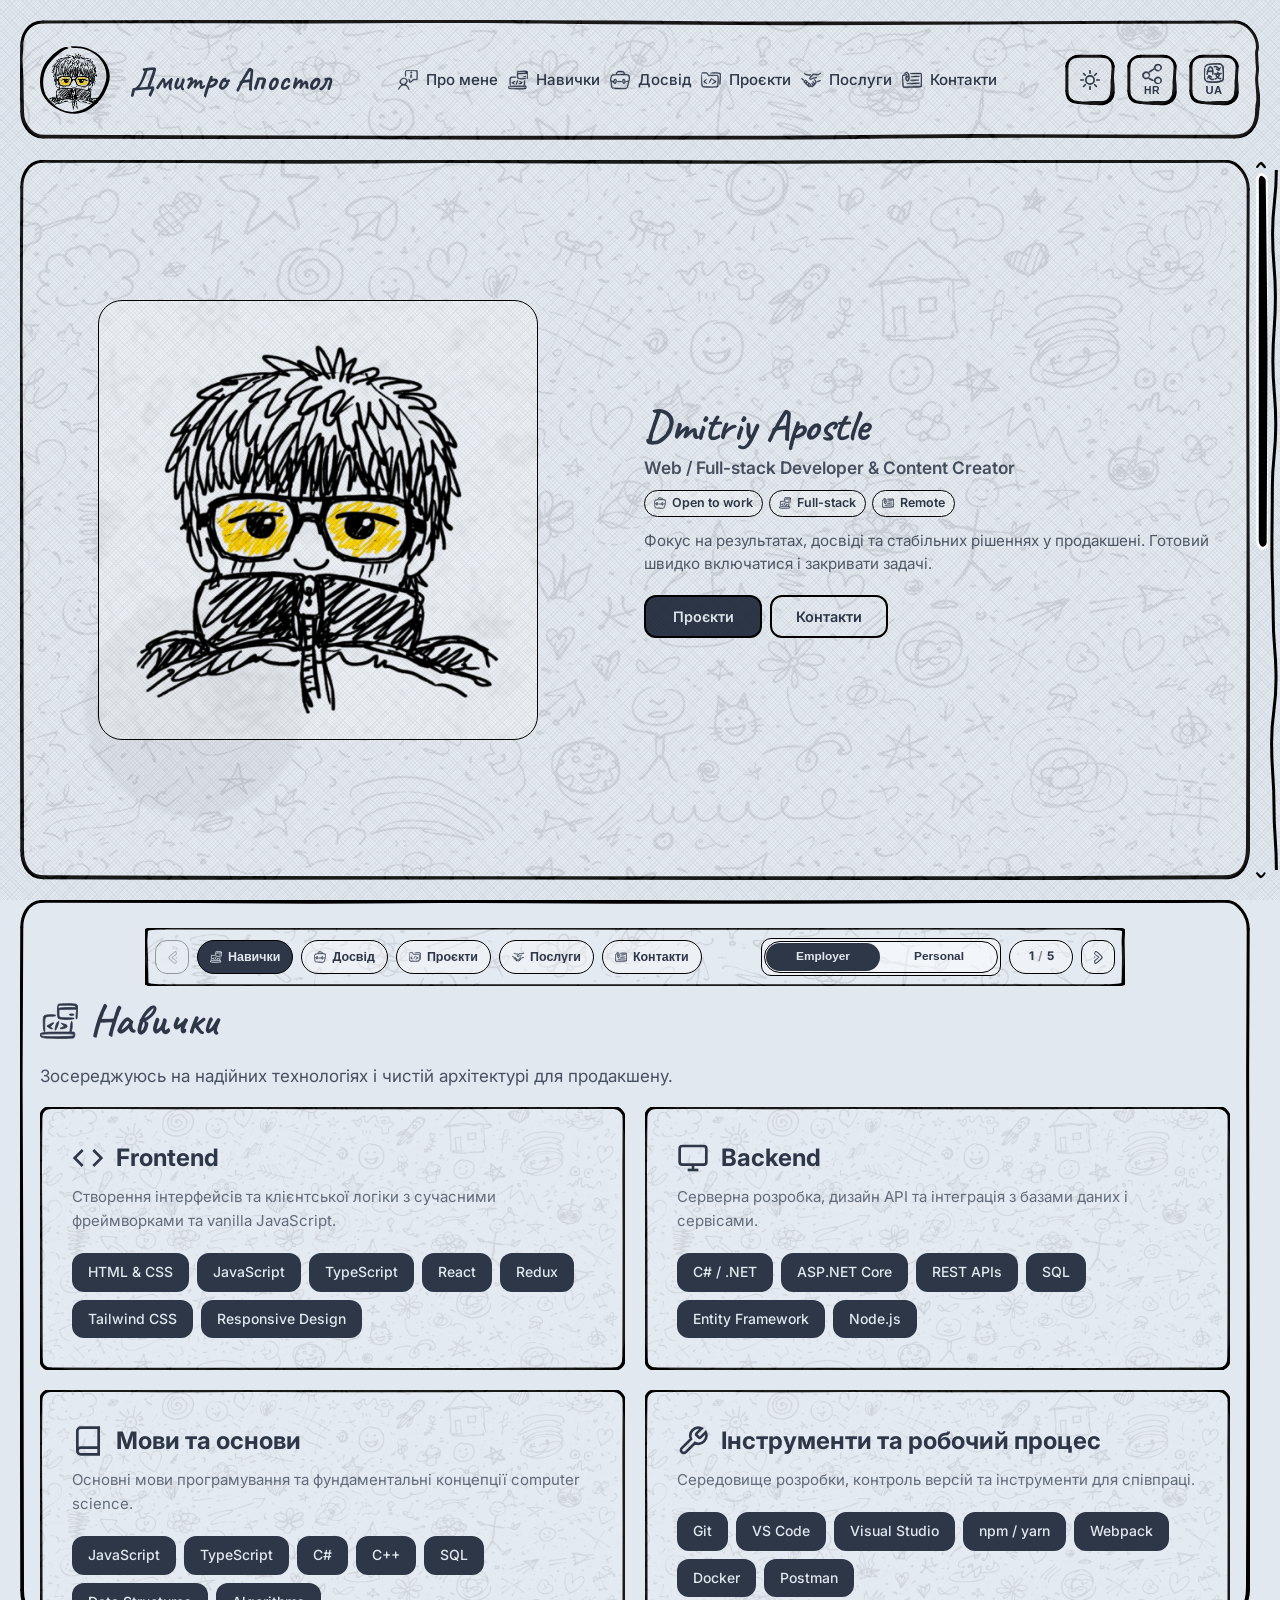
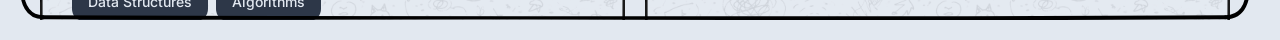
==== commit 161bf074: "upgrade" ====
--- a/index.html
+++ b/index.html
@@ -212,12 +212,11 @@
               <div class="scene-controls-center">
                 <button class="scene-tabs-toggle" type="button" data-scene-tabs-toggle aria-expanded="false"
                   aria-controls="scene-tabs-list">
-                  <span class="scene-tabs-toggle-icon"
-                    data-svg="assets/svg/icon/menu-navigation-horizontal--Streamline-Freehand.svg"
+                  <span class="scene-tabs-toggle-scene-icon" data-scene-current-icon aria-hidden="true"></span>
+                  <span class="scene-tabs-toggle-label" data-scene-current-title>Scene</span>
+                  <span class="scene-tabs-toggle-icon" data-svg="assets/svg/icon/section-arrow.svg"
                     aria-hidden="true"></span>
-                  <span class="scene-tabs-toggle-label" data-scene-tabs-label>Scenes</span>
                 </button>
-                <div class="scene-controls-title" data-scene-current-title aria-live="polite">Scene</div>
 
                 <div class="scene-tabs-wrap" data-scene-tabs-wrap aria-hidden="true">
                   <div id="scene-tabs-list" class="scene-tabs" role="tablist" aria-label="Scenes"></div>
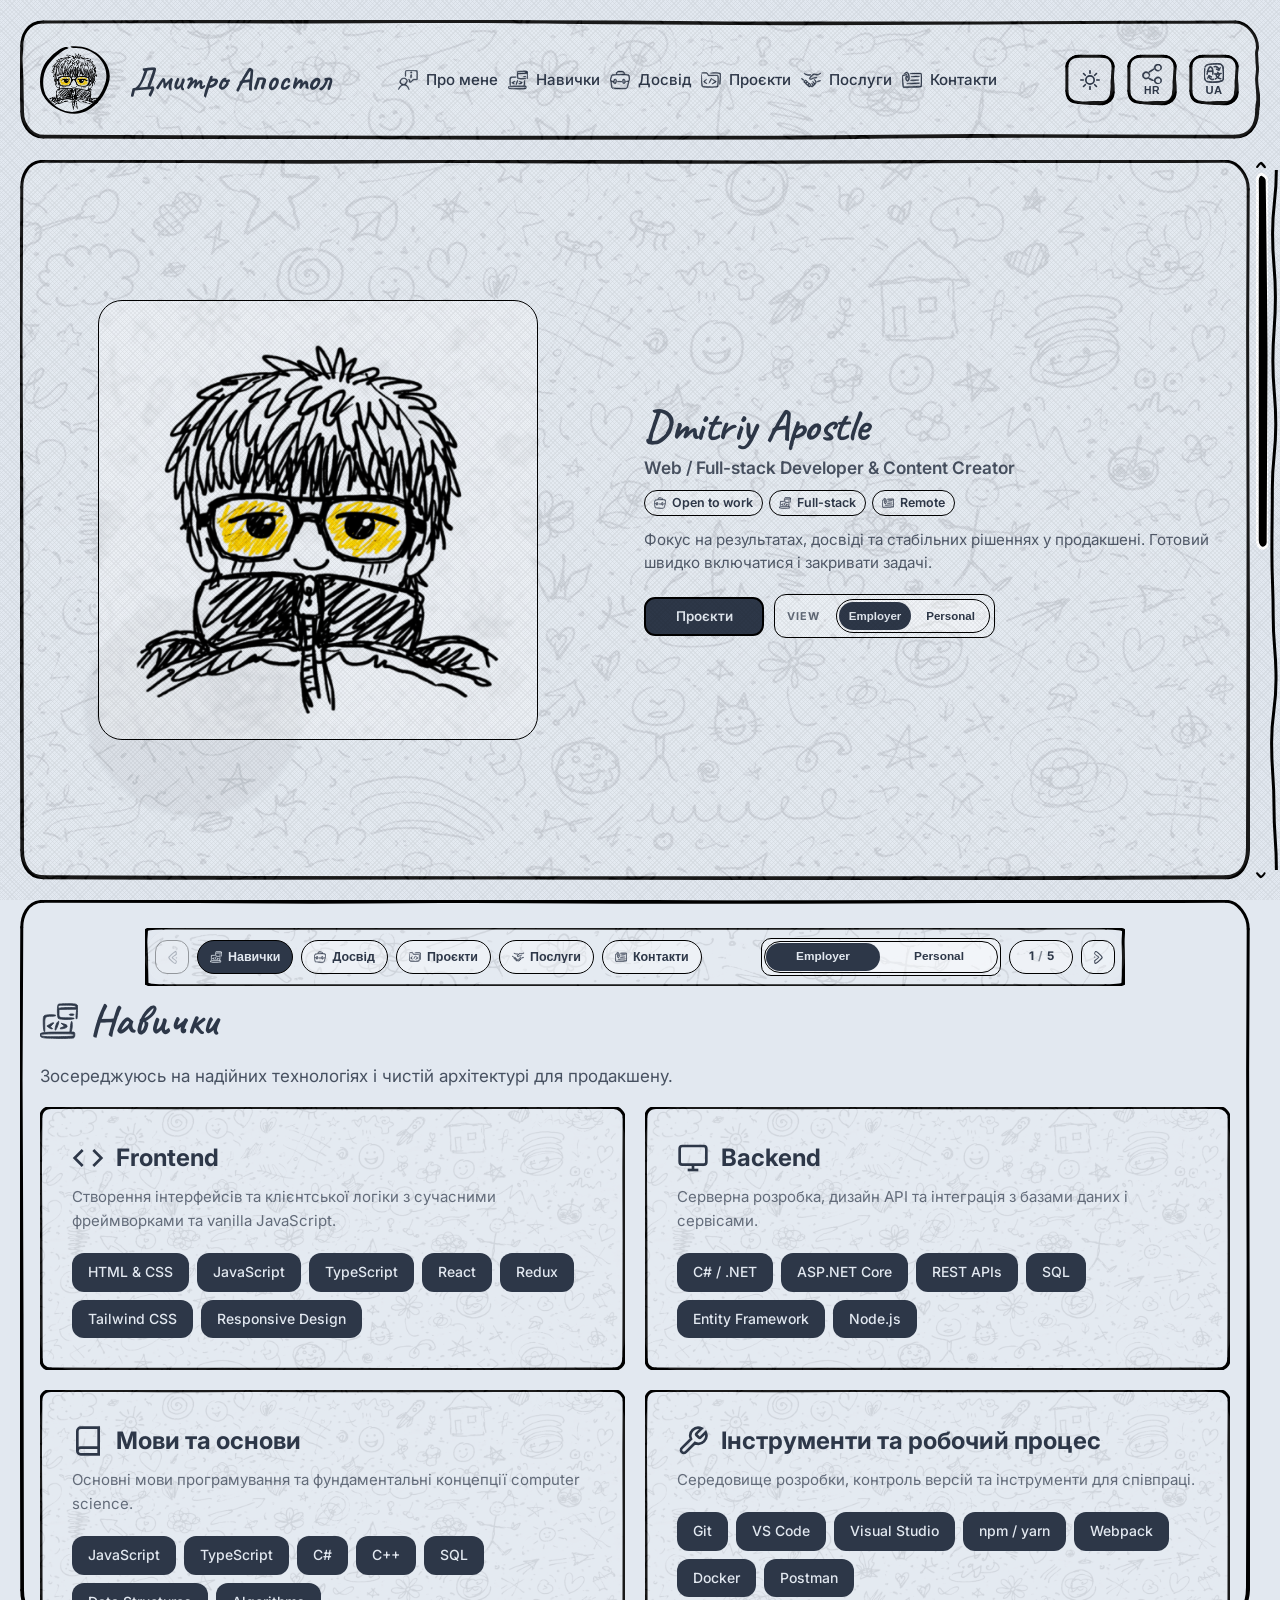
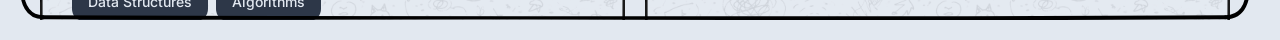
==== commit 3bc85ce8: "main-header up" ====
--- a/index.html
+++ b/index.html
@@ -102,6 +102,13 @@
 
         <!-- THEME & LANGUAGE CONTROLS -->
         <div class="controls">
+          <button id="menu-toggle" class="menu-toggle" aria-label="Toggle menu" aria-expanded="false">
+            <div class="frame-base control-frame" data-svg="assets/svg/32_frame.svg"></div>
+            <span class="control-content">
+              <span class="control-icon"
+                data-svg="assets/svg/icon/menu-navigation-horizontal--Streamline-Freehand.svg"></span>
+            </span>
+          </button>
           <button id="controls-toggle" class="controls-toggle" aria-label="Toggle controls" aria-haspopup="true"
             aria-expanded="false"
             aria-controls="controls-panel">
@@ -114,13 +121,6 @@
           <div id="controls-panel" class="controls-panel" aria-hidden="true">
             <div class="frame-base" data-svg="assets/svg/mainheader-frame.svg"></div>
             <div class="controls-panel-content">
-              <button id="menu-toggle" class="menu-toggle" aria-label="Toggle menu" aria-expanded="false">
-                <div class="frame-base control-frame" data-svg="assets/svg/32_frame.svg"></div>
-                <span class="control-content">
-                  <span class="control-icon"
-                    data-svg="assets/svg/icon/menu-navigation-horizontal--Streamline-Freehand.svg"></span>
-                </span>
-              </button>
               <button id="theme-toggle" class="theme-toggle" aria-label="Toggle theme">
                 <div class="frame-base control-frame" data-svg="assets/svg/32_frame.svg"></div>
                 <span class="control-content">
@@ -189,9 +189,22 @@
             Поєдную код, дизайн і розуміння людей у рішення, що реально працюють.
             Вірю в чесність підходу, здорові межі та баланс між технікою та сенсом.
           </p>
-          <div class="hero-buttons">
-            <a href="#projects" class="btn btn-primary" data-i18n="projects">Проєкти</a>
-            <a href="#contact" class="btn btn-secondary" data-i18n="contact">Контакт</a>
+          <div class="hero-actions">
+            <div class="hero-buttons">
+              <a href="#scene-window" class="btn btn-primary" data-i18n="projects">Проєкти</a>
+            </div>
+            <div class="hero-view-mode" role="group" aria-label="View mode">
+              <span class="hero-view-label">View</span>
+              <div class="hero-view-tabs" role="tablist" aria-label="View mode">
+                <button class="hero-view-tab is-active" type="button" data-view-mode="employer" role="tab"
+                  aria-selected="true">
+                  Employer
+                </button>
+                <button class="hero-view-tab" type="button" data-view-mode="person" role="tab" aria-selected="false">
+                  Personal
+                </button>
+              </div>
+            </div>
           </div>
         </div>
       </div>
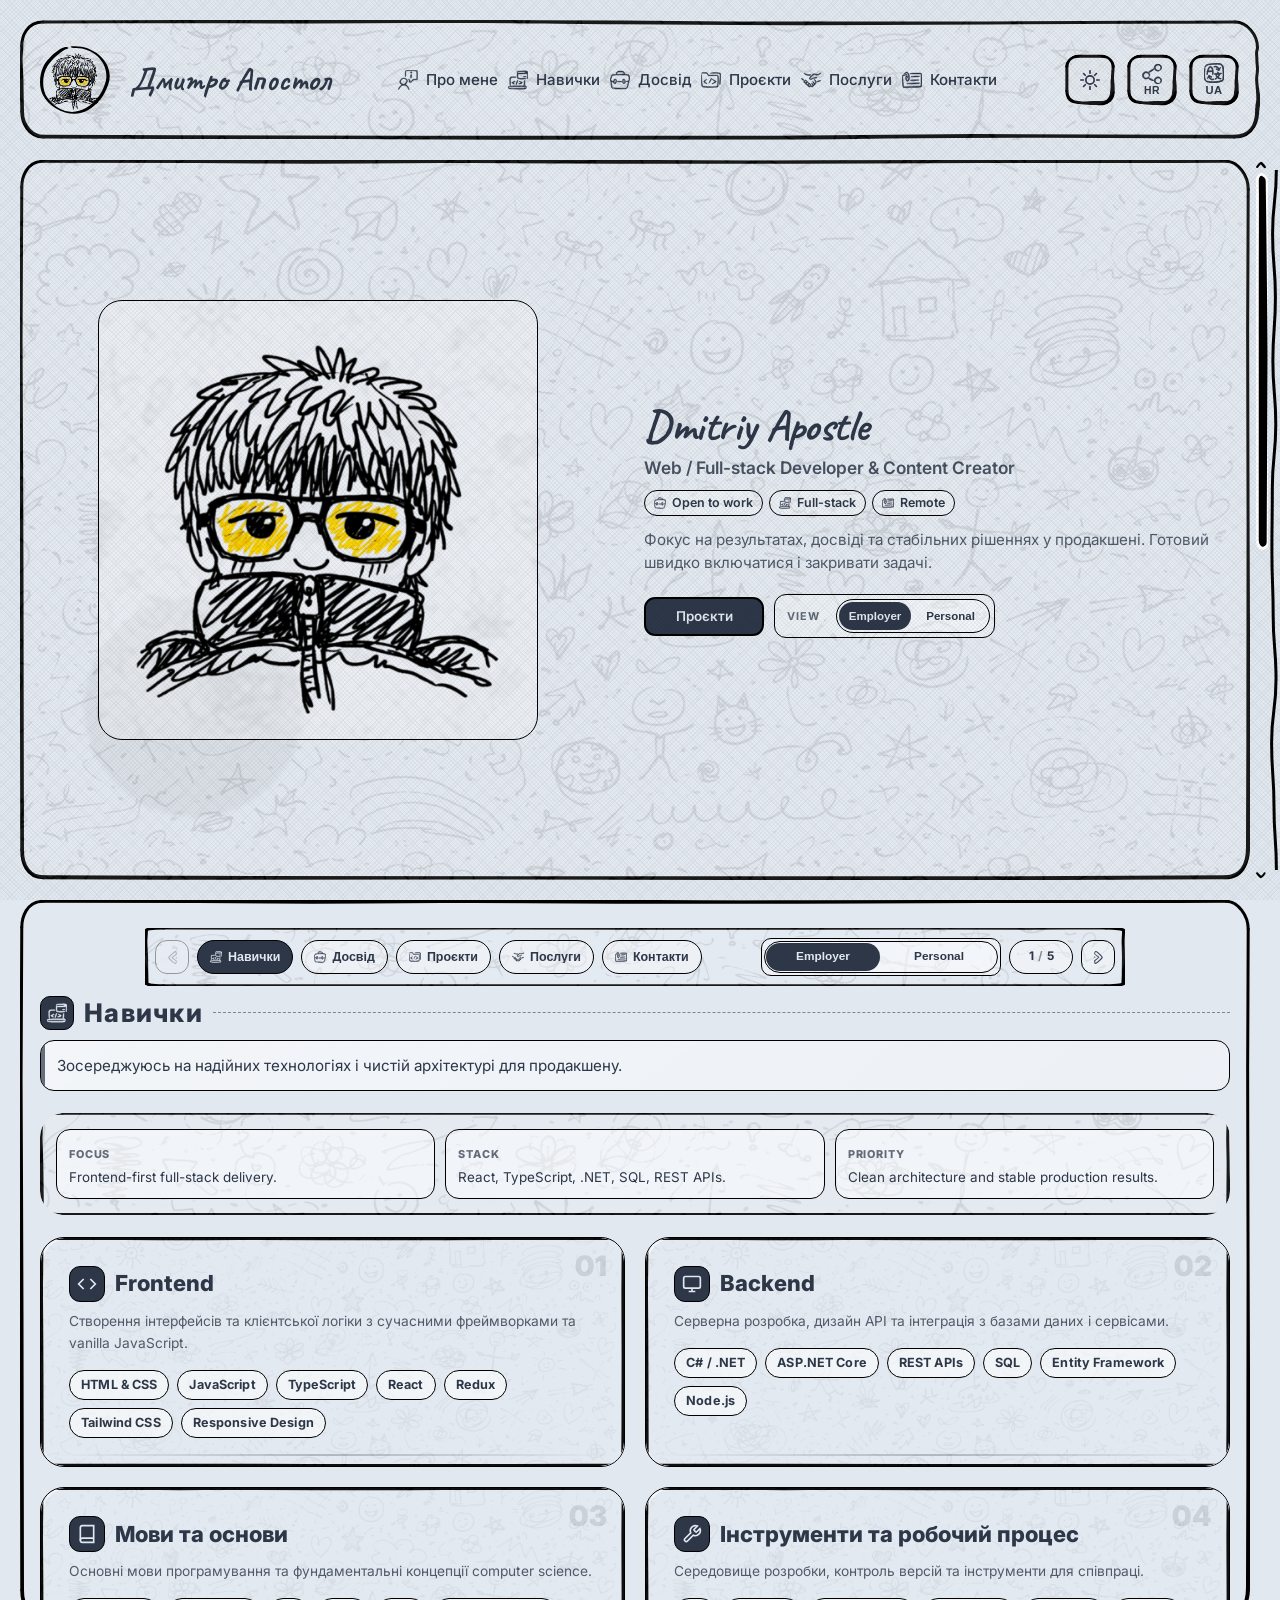
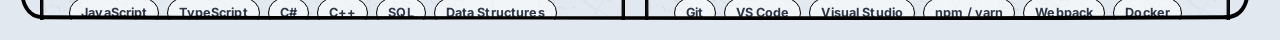
==== commit 4520e80d: "fix scroll" ====
--- a/index.html
+++ b/index.html
@@ -534,6 +534,24 @@
                 production environments.
               </p>
 
+              <div class="skills-quick" aria-label="Skills quick summary">
+                <div class="frame-base" data-svg="assets/svg/mainheader-frame.svg"></div>
+                <div class="skills-quick-grid">
+                  <div class="skills-quick-item">
+                    <div class="skills-quick-label">Focus</div>
+                    <p class="skills-quick-text">Frontend-first full-stack delivery.</p>
+                  </div>
+                  <div class="skills-quick-item">
+                    <div class="skills-quick-label">Stack</div>
+                    <p class="skills-quick-text">React, TypeScript, .NET, SQL, REST APIs.</p>
+                  </div>
+                  <div class="skills-quick-item">
+                    <div class="skills-quick-label">Priority</div>
+                    <p class="skills-quick-text">Clean architecture and stable production results.</p>
+                  </div>
+                </div>
+              </div>
+
               <div class="skills-grid">
 
                 <!-- Frontend -->
